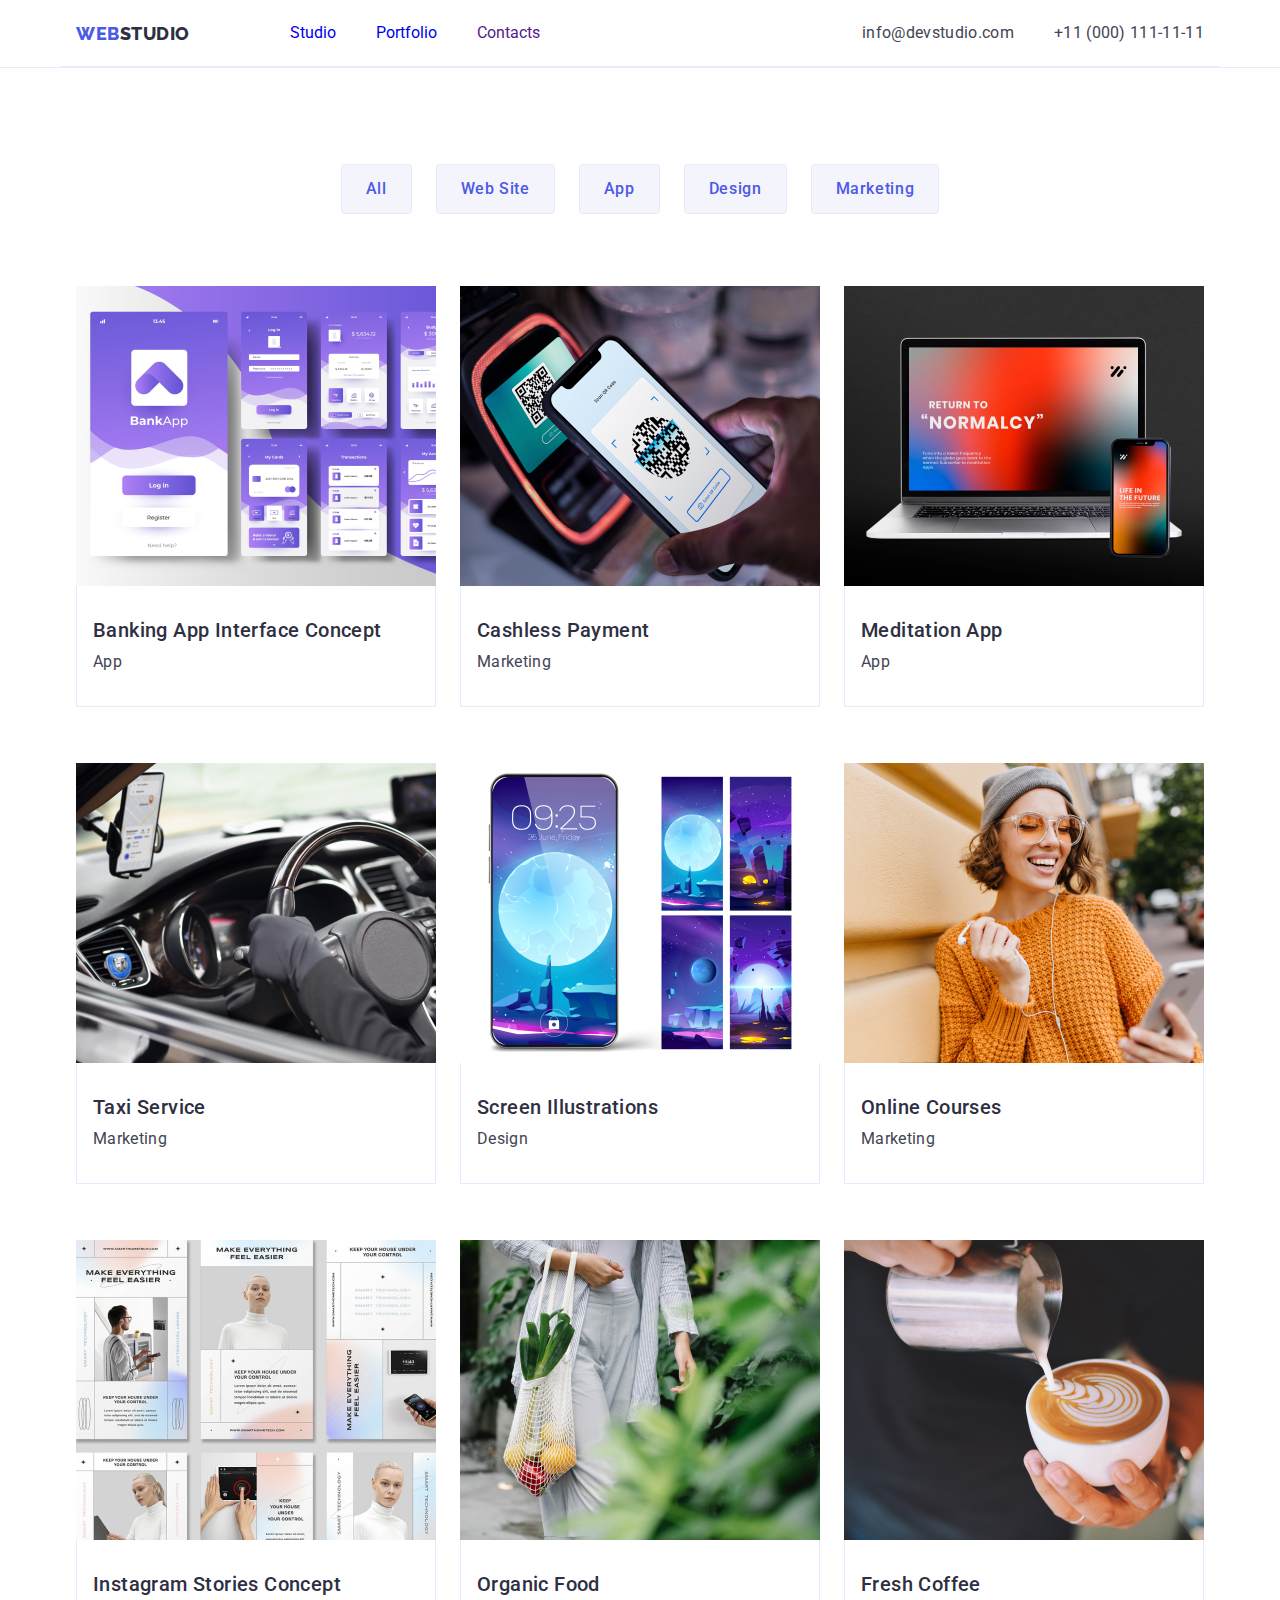
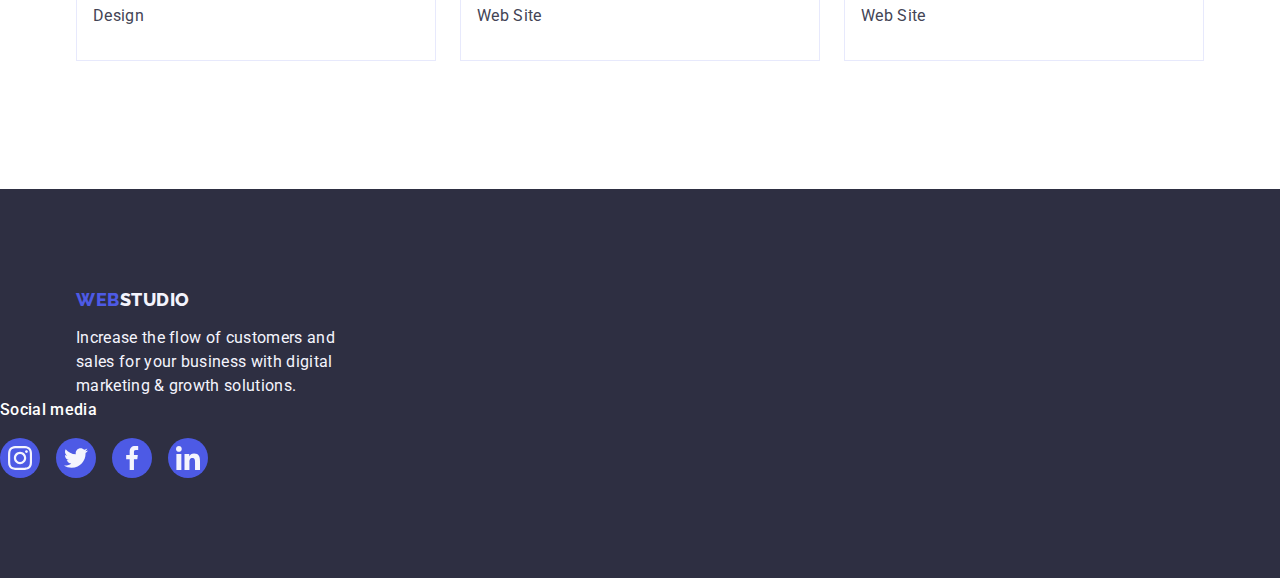
==== portfolio.html @ 53900ee9 "Footer for index and portfolio" ====
<!DOCTYPE html>
<html lang="en">
<head>
  <meta charset="UTF-8">
  <meta name="viewport" content="width=device-width, initial-scale=1.0">
  <title>Document</title>
  <link rel="preconnect" href="https://fonts.googleapis.com">
  <link rel="preconnect" href="https://fonts.gstatic.com" crossorigin="">
  <link href="https://fonts.googleapis.com/css2?family=Raleway:wght@800&amp;family=Roboto:wght@400;500;700;900&amp;display=swap" rel="stylesheet">
  <link
  rel="stylesheet"
  href="https://cdnjs.cloudflare.com/ajax/libs/modern-normalize/2.0.0/modern-normalize.min.css"
/>
  <link rel="stylesheet" href="./css/styles.css">
</head>
<body>


  <!-- Portolio Header -->
  <header class="portfolio-header">
    <div class="header-container container">
      <nav class="navliststyle">
        <a class="navlogo link" href="./index.html">Web<span class="portfolio-logo">Studio</span></a>

        <ul class="portfolio-hdr-menu">
          <li>
            <a class="portfolio-header-menu link" href="./index.html">Studio</a>
          </li>
          <li>
            <a class="portfolio-header-menu link" href="./portfolio.html">Portfolio</a>
          </li>
          <li>
            <a class="portfolio-header-menu link" href="">Contacts</a>
          </li>
        </ul>
      </nav>
      <address class="address-style">
        <ul class="address-list">
          <li>
            <a class="contacts-style link" href="mailto:info@devstudio.com">info@devstudio.com</a>
          </li>
          <li>
            <a class="contacts-style link" href="tel:+110001111111">+11 (000) 111-11-11</a>
          </li>
        </ul>
      </address>

    </div>
  </header>

  <!-- Main Filter -->
  <main>
    <section class="portfolio-main-section">
      <div class="container">
        <h1 class="visually-hidden">This cannot be empty</h1>
          <ul class="portfolio-list list">
          <li><button class="portfolio-filter-button" type="button">All</button></li>
          <li><button class="portfolio-filter-button" type="button">Web Site</button></li>
          <li><button class="portfolio-filter-button" type="button">App</button></li>
          <li><button class="portfolio-filter-button" type="button">Design</button></li>
          <li><button class="portfolio-filter-button" type="button">Marketing</button></li>
      </ul>
           
      <!-- images area -->
      <ul class="portfolio-list-images">
        <li class="portfolio-list-item">
            <a href="#" class="portfolio-filter-link link">
                <img src="./images/p1.jpg" alt="Image 1" width="360" style="display: block;">
              <div class="portfolio-main-d">
                <h2 class="portfolio-custom-header">Banking App Interface Concept</h2>
                <p class="custom-paragraph">App</p>
              </div>
            </a>
        </li>
        <li class="portfolio-list-item">
            <a href="#" class="portfolio-filter-link link">
                <img src="./images/p2.jpg" alt="Image 2" width="360">
                <div class="portfolio-main-d">
                <h2 class="portfolio-custom-header">Cashless Payment</h2>
                <p class="custom-paragraph">Marketing</p>
                </div>
            </a>
        </li>
        <li class="portfolio-list-item">
            <a href="#" class="portfolio-filter-link link">
                <img src="./images/p3.jpg" alt="Image 3" width="360">
                <div class="portfolio-main-d">
                <h2 class="portfolio-custom-header">Meditation App</h2>
                <p class="custom-paragraph">App</p>
                </div>
            </a>
        </li>
        <li class="portfolio-list-item">
            <a href="#" class="portfolio-filter-link link">
                <img src="./images/p4.jpg" alt="Image 4" width="360">
                <div class="portfolio-main-d">
                <h2 class="portfolio-custom-header">Taxi Service</h2>
                <p class="custom-paragraph">Marketing</p>
                </div>
            </a>
        </li>
        <li class="portfolio-list-item">
            <a href="#" class="portfolio-filter-link link">
                <img src="./images/p5.jpg" alt="Image 5" width="360">
                <div class="portfolio-main-d">
                <h2 class="portfolio-custom-header">Screen Illustrations</h2>
                <p class="custom-paragraph">Design</p>
                </div>
            </a>
        </li>
        <li class="portfolio-list-item">
            <a href="#" class="portfolio-filter-link link">
                <img src="./images/p6.jpg" alt="Image 6" width="360">
                <div class="portfolio-main-d">
                <h2 class="portfolio-custom-header">Online Courses</h2>
                <p class="custom-paragraph">Marketing</p>
                </div>
            </a>
        </li>
        <li class="portfolio-list-item">
            <a href="#" class="portfolio-filter-link link">
                <img src="./images/p7.jpg" alt="Image 7" width="360">
                <div class="portfolio-main-d">
                <h2 class="portfolio-custom-header">Instagram Stories Concept</h2>
                <p class="custom-paragraph">Design</p>
                </div>
            </a>
        </li>
        <li class="portfolio-list-item">
            <a href="#" class="portfolio-filter-link link">
                <img src="./images/p8.jpg" alt="Image 8" width="360">
                <div class="portfolio-main-d">
                <h2 class="portfolio-custom-header">Organic Food</h2>
                <p class="custom-paragraph">Web Site</p>
                </div>
            </a>
        </li>
        <li class="portfolio-list-item">
            <a href="#" class="portfolio-filter-link link">
                <img src="./images/p9.jpg" alt="Image 9" width="360">
                <div class="portfolio-main-d">
                <h2 class="portfolio-custom-header">Fresh Coffee</h2>
                <p class="custom-paragraph">Web Site</p>
                </div>
            </a>
        </li>
    </ul>
  </div>
    </section>
  </main>
  <footer class="footerstyle link">
    <div class="footerdiv container">
      <div class="wrap-logo">
      </div>
      <a class="footerlogo link" href="./index.html">Web<span class="footerinside-logo">Studio</span></a>
      <p class="footer-paragraph">Increase the flow of customers and sales for your business with digital marketing & growth solutions.</p>
    </div>
    <div>
        <p class="footer-socials-text">Social media</p>
          <ul class="footer-list">
            <li class="footer-socials-item">
              <a href="#" class="footer-socials-link">
                <svg class="footer-socials-svg" width="24" height="24">
                  <use href="./images/icons.svg#instagram2"></use>
                </svg>
              </a>
            </li>

            <li class="footer-socials-item">
              <a href="#" class="footer-socials-link">
                <svg class="footer-socials-svg" width="24" height="24">
                  <use href="./images/icons.svg#twitter2"></use>
                </svg>
              </a>
            </li>

            <li class="footer-socials-item">
              <a href="#" class="footer-socials-link">
                <svg class="footer-socials-svg" width="24" height="24">
                  <use href="./images/icons.svg#facebook2"></use>
                </svg>
              </a>
            </li>

            <li class="footer-socials-item">
              <a href="#" class="footer-socials-link">
                <svg class="footer-socials-svg" width="24" height="24">
                  <use href="./images/icons.svg#linkedin2"></use>
                </svg>
              </a>
            </li>
          </ul>
    </div>
  </footer>
</body>
</html>
---- css/styles.css ----
/* CSS Variables */
:root{
    --iris: #4D5AE5;
    --ocean: #404BBF;
    --navy-blue: #2E2F42;
    --green: #31D0AA;
    --slate: #434455;
    --light-slate: #8E8F99;
    --cornflower: #E7E9FC;
    --cloud: #F4F4FD;
    --grey: #2E2F42;
    --white: #ffffff;
    --dairy: #fcfcfc;

}

/* Always present in CSS */
*{
    box-sizing: border-box;
    margin: 0;
    padding: 0;
}

li{
    list-style: none;
}

body{
    font-family: "Roboto", sans-serif;
    color: #434455; 
    background-color: var(--white);
} 

img {
    display: block;
    max-width: 100%;
    height: auto;
  }

/* Header */
.header-link{
    font-weight: 500;
    font-size: 16px;
    line-height: 1.5;
    letter-spacing: 0.02em;
    color: var(--grey);
    padding: 24px 0;

}

.navliststyle-header{
    display: flex;
    align-items: center;
    gap: 40px;
}

/* .nav-main{
    align-items: center value;
} */
.header-link:hover {color: #404bbf;}
.header-link:focus {color: #404bbf;}

.logo-style{
    font-family: "Raleway", sans-serif;
    font-weight: 800;
    font-size: 18px;
    line-height: 1.17;
    letter-spacing: 0.03em;
    text-transform: uppercase;
    color: #4d5ae5;
    margin-right: 76px;
}
    .inside-logo{
        color: var(--navy-blue);
        }

.link{
    text-decoration: none;
}

.address-style{
    font-style: normal ;
    line-height: 1.5;
    letter-spacing: 0.02em;
    display: flex;
    align-items: center;

}

.contacts-style{
    color: #434455;
}

.contacts-style:hover {color: #404bbf;}
.contacts-style:focus {color: #404bbf;}
.contacts-style:active {color: #404bbf}

/* Header */
.header-class{
    border-bottom:  1px solid #e7e9fc;
    box-shadow: 0px 2px 1px rgba(46, 47, 66, 0.08), 0px 1px 1px rgba(46, 47, 66, 0.16), 0px 1px 6px rgba(46, 47, 66, 0.08);
      
}

.header-container{
    display: flex;
    width: 1158px;
    margin: 0 auto;
    padding: 0 15px;
    justify-content: space-between;
    border-bottom: 1px solid #e7e9fc;

}
/* Section 1 */
.section-one {
    background-color: #2e2f42;
    padding: 188px 0;
    margin: 0 auto;
    background-image: linear-gradient(rgba(46, 47, 66, 0.7), rgba(46, 47, 66, 0.7)), url(../images/people-office.jpg);
    max-width: 1440px;
    background-repeat: no-repeat;
    background-position: center;
    background-size: cover;
}

.section-one-header {
    font-size: 56px;
    line-height: 1.07;
    text-align: center;
    letter-spacing: 0.02em;
    color: #ffffff;
    max-width: 496px;
    margin: 0 auto;
    margin-bottom: 48px;

}

.first-section-button {
    background-color: #4D5AE5;
    font-family: "Roboto", sans-serif;
    font-weight: 500;
    font-size: 16px;
    line-height: 1.5;
    letter-spacing: 0.04em;
    color: #ffffff;
    cursor: pointer;
    display: block;
    min-width: 169px;
    height: 56px;
    border: none;
    border-radius: 4px;
    display: block center;
    margin: 0 auto;
 
}

.first-section-button:hover, 
.first-section-button:focus {background-color: #404BBF;
}

/* Section 2 */
.section-two-header { 
    font-weight: 500;
    font-size: 20px;
    line-height: 1.2;
    letter-spacing: 0.02em;
    color: var(--grey);
    margin-bottom: 8px;
    }

.section-two-list{
     flex: 0 0 calc((100% - 3 * 24px) / 4);
     
}    

.section-two{
    padding: 120px 0;
    }

.section-two-paragraph{
    line-height: 1.5;
    letter-spacing: 0.02em;
}

.list{
    display: flex;
    gap: 24px;
    margin: 0;
    padding: 0;
    

}

/* Section 3 */
.section-three-header, .section-four-header{
    font-size: 36px;
    line-height: 1.11;
    text-align: center;
    letter-spacing: 0.02em;
    text-transform: capitalize;
    color: var(--grey);
    margin-bottom: 72px;

}

.section-three{
    padding-bottom: 120px;
}

.section-list{
    display: flex;
    justify-content: space-between;
    gap: 24px;
    width calc((100% - 3 * 16px) / 3);
}

/* Section 4 */
.section-four{
    background-color: #F4F4FD;
    padding: 120px 0;
}

.fourth-section-employee-position{
    font-size: 16px;
    line-height: 1.5;
    letter-spacing: 0.02em;
}

.employee-bgcolor{
    background-color: #FFFFFF;
    border-radius: 0px 0px 4px 4px;
    flex-basis: calc((100% - 3 * 24px) / 4);
    box-shadow: 0px 1px 6px rgba(46, 47, 66, 0.08), 0px 1px 1px rgba(46, 47, 66, 0.16), 0px 2px 1px rgba(46, 47, 66, 0.08);

}

.fourth-section-employee-name{
    font-weight: 500;
    font-size: 20px;
    line-height: 1.2;
    letter-spacing: 0.02em;
    color: var(--grey);
    text-align: center;
    margin-bottom: 8px;
}

.name-and-position{
    padding: 32px 0;
}

.fourth-section-employee-position{
    text-align: center;
}

.social-media-list{
    display: flex;
    justify-content: center;
    gap: 24px;

}

.social-media-item{
    width: 40px;
    height: 40px;

}

.social-media-link {
    width: 100%;
    height: 100%;
    background-color: var(--iris);
    border-radius: 50%;
    display: flex;
    align-items: center;
    justify-content: center;
}

.social-media-link:hover, .social-media-link:focus {
    background: var(--ocean);
}

.social-media-svg{
    fill: var(--cloud);
}

/* Section 5 */

.customersection{
    padding-top: 120px;
    padding-bottom: 120px;

}

/* Footer */
.footerstyle{
    background-color: var(--grey);
    padding: 100px 0;
}

.footer-content-wrap{
    display: flex;
    align-items: baseline;
}

.logo-paragraph{
    margin-right: 120px;
    gap: 120px;
}

.footer-socials-text{
    font-weight: 500;
    font-size: 16px;
    line-height: 1.5;
    letter-spacing: 0.02em;
    color: var(--white) ;
    margin-bottom: 16px;

}

.footerlogo{
    font-family: "Raleway", sans-serif;
    font-weight: 800;
    font-size: 18px;
    line-height: 1.17;
    letter-spacing: 0.03em;
    text-transform: uppercase;
    color: var(--iris);
    margin-bottom: 16px;
    display: inline-block;
}

.footer-list{
    display: flex;
    gap: 16px;
}

.footer-socials-item{
    width: 40px;
    height: 40px;
}

.footer-socials-link{  
    width: 100%;
    height: 100%;
    background-color: #4d5ae5;
    border-radius: 50%;
    display: flex;
    align-items: center;
    justify-content: center;
}

.footer-socials-link:hover, .footer-socials-link:focus {
    background-color: Var(--green) ;
}

.footer-socials-svg{
    fill: var(--cloud);
}

.footerinside-logo{
    color: #f4f4fd;
}

.footer-paragraph{
    line-height: 1.5;
    color: var(--cloud);
    letter-spacing: 0.02em;
    width: 264px;

}


/* Portfolio */
.navlogo{
    font-family: "Raleway", sans-serif;
    font-weight: 800;
    font-size: 18px;
    line-height: 1.17;
    letter-spacing: 0.03em;
    text-transform: uppercase;
    color: var(--iris);
    text-decoration: none;
    margin-right: 76px;

}
.portfolio-logo{
    color: var(--grey);
}

.portfolio-header-menu{
    gap: 40px;
    padding: 24px 0;
}

.portfolio-filter-button{
    font-family: "Roboto", sans-serif;
    font-weight: 500;
    font-size: 16px;
    line-height: 1.5;
    letter-spacing: 0.04em;
    color: var( --iris);
    background-color: var(--cloud);
    cursor: pointer;
}

.portfolio-list{
    justify-content: center;
    margin-bottom: 72px;
    display: flex;
    gap: 24px;
}

.portfolio-hdr-menu{
	display: flex;
	padding: 24px;
    gap: 40px;

}



.address-list{
	display: flex;
    gap: 40px;
}


.portfolio-filter-button{
    padding: 12px 24px 12px;
    border-radius: 4px;
    border: 1px solid #e7e9fc;
    }

.portfolio-filter-button:hover, .portfolio-filter-button:focus {
    color: #FFFFFF;
    background-color: #404BBF;
    border: 1px solid transparent;
    box-shadow: 0px 3px 1px rgba(0, 0, 0, 0.1), 0px 2px 1px rgba(0, 0, 0, 0.08), 0px 2px 2px rgba(0, 0, 0, 0.12);

}

/* Portfolio Header */

.portfolio-header{
    border-bottom: 1px solid #e7e9fc;
    display: flex;
    align-items: center;
}


.container{
    width: 1158px;
    margin: 0 auto;
    padding: 0 15px;
}

.customertitle{
    font-size: 36px;
    line-height: 1.11;
    color: var(--grey);
    margin-bottom: 72px;
}

.customers-link{
    width: 100%;
    height: 100%;
    border: 1px solid #8e8f99;
    border-radius: 4px;
    display: flex;
    align-items: center;
    justify-content: center;
    color: #8e8f99;

}

.customers-link:hover, .customers-link:focus{
    border-color: var(--ocean);
    color: var(--ocean);
}


.customer-pic{
    width: calc((100% - 120px) / 6);
    height: 88px;
}

.customers-svg{
    width: 104;
    height: 56;
    fill: currentColor;
}

.sectiondiv{
    display: flex;
    align-items: center;
    justify-content: center;
    height: 112px;
    background-color: var(--cloud) ;
    border-radius: 4px;
    margin-bottom: 8px;
}

.navliststyle{
    display: flex;
    align-items: center;
   
}

/* Portfolio Main */

.portfolio-main-section { 
    padding-top: 96px;
    padding-bottom: 120px;
}

/*  Portfolio Footer */
.portfolio-footer{
    background-color: var(--navy-blue);
}

.portfolio-footer-logo{
    font-family: "Raleway", sans-serif;
    font-weight: 800;
    font-size: 18px;
    line-height: 1.17;
    letter-spacing: 0.03em;
    text-transform: uppercase;
    color: var(--iris);
}


.portfolio-footerinside-logo{
    color: #f4f4fd;
}

/* Portfolio Images */
.default-list {
    list-style: none;
}

/* Styling the list items */
.portfolio-list-item {
    flex-basis: calc((100% - 48px) / 3);
    
}

.portfolio-list-images{
    list-style-type: none;
    display: flex;
    justify-content: space-between;
    flex-wrap: wrap;
    column-gap: 24px;
    row-gap: 48px;
}

/* Styling the default link class */
.portfolio-filter-link {
    text-decoration: none;
    display: block;
}

.portfolio-filter-link:hover, .portfolio-filter-link:focus{
        box-shadow: 0px 1px 6px rgba(46, 47, 66, 0.08), 0px 1px 1px rgba(46, 47, 66, 0.16), 0px 2px 1px rgba(46, 47, 66, 0.08);

}

/* Styling the custom header class */
.custom-header {
    font-weight: 500;
    font-size: 20px;
    line-height: 1.2;
    letter-spacing: 0.02em;
    color: var(--navy-blue);
}

.portfolio-main-d {
    padding: 32px 16px;
    border: 1px solid #e7e9fc;
    border-top: none;
    margin-bottom: 8px;

}

.portfolio-custom-header{
    margin-bottom: 8px;
    font-weight: 500;
    font-size: 20px;
    line-height: 1.2;
    letter-spacing: 0.02em;
    color: var(--navy-blue);
}

/* Styling the custom paragraph class */
.custom-paragraph {
    font-size: 16px;
    line-height: 1.5;
    letter-spacing: 0.02em;
    color: var(--slate);
}

.visually-hidden {
  position: absolute;
  width: 1px;
  height: 1px;
  margin: -1px;
  border: 0;
  padding: 0;
  
  white-space: nowrap;
  clip-path: inset(100%);
  clip: rect(0 0 0 0);
  overflow: hidden;
}
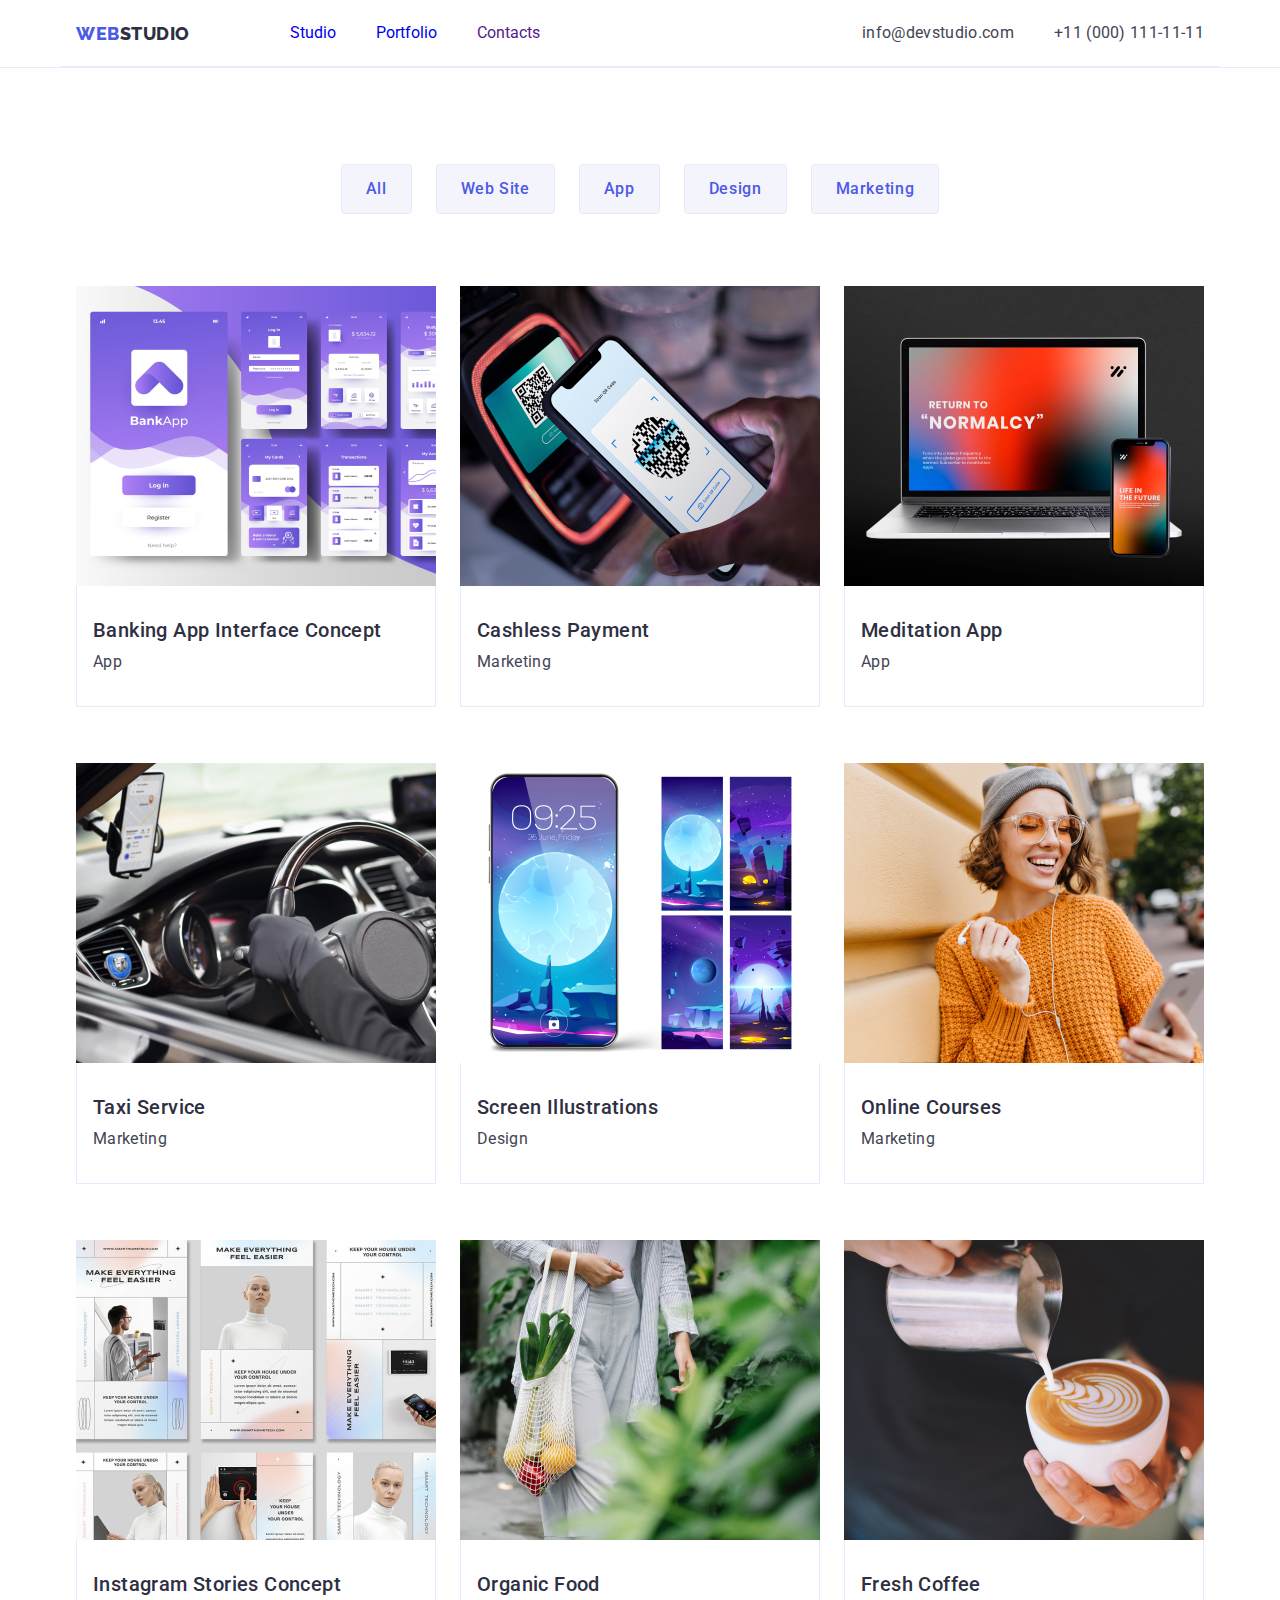
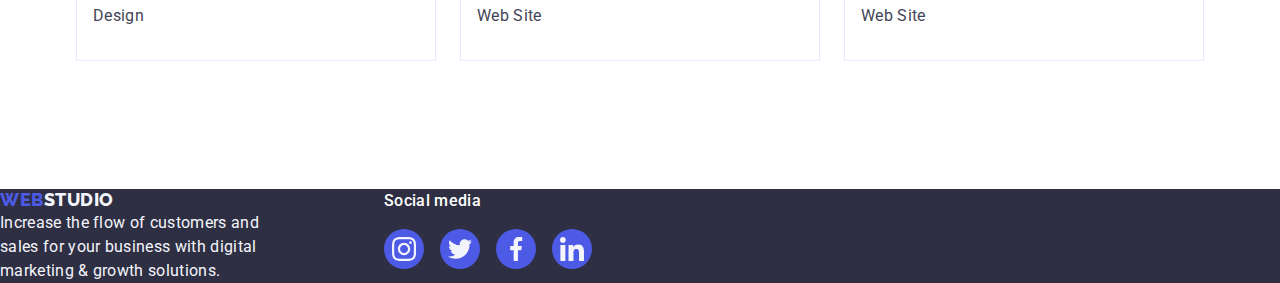
==== commit 93537322: "Revert" ====
--- a/portfolio.html
+++ b/portfolio.html
@@ -148,14 +148,13 @@
   </div>
     </section>
   </main>
-  <footer class="footerstyle link">
-    <div class="footerdiv container">
-      <div class="wrap-logo">
+   <footer class="portfolio-footer">
+    <div class="footer-content-wrap">
+      <div class="logo-paragraph">
+        <a class="portfolio-footer-logo link" href="./index.html">Web<span class="portfolio-footerinside-logo">Studio</span></a>
+        <p class="footer-paragraph">Increase the flow of customers and sales for your business with digital marketing & growth solutions.</p>
       </div>
-      <a class="footerlogo link" href="./index.html">Web<span class="footerinside-logo">Studio</span></a>
-      <p class="footer-paragraph">Increase the flow of customers and sales for your business with digital marketing & growth solutions.</p>
-    </div>
-    <div>
+      <div class="social-media-container">
         <p class="footer-socials-text">Social media</p>
           <ul class="footer-list">
             <li class="footer-socials-item">
@@ -190,6 +189,8 @@
               </a>
             </li>
           </ul>
+
+      </div>
     </div>
   </footer>
 </body>
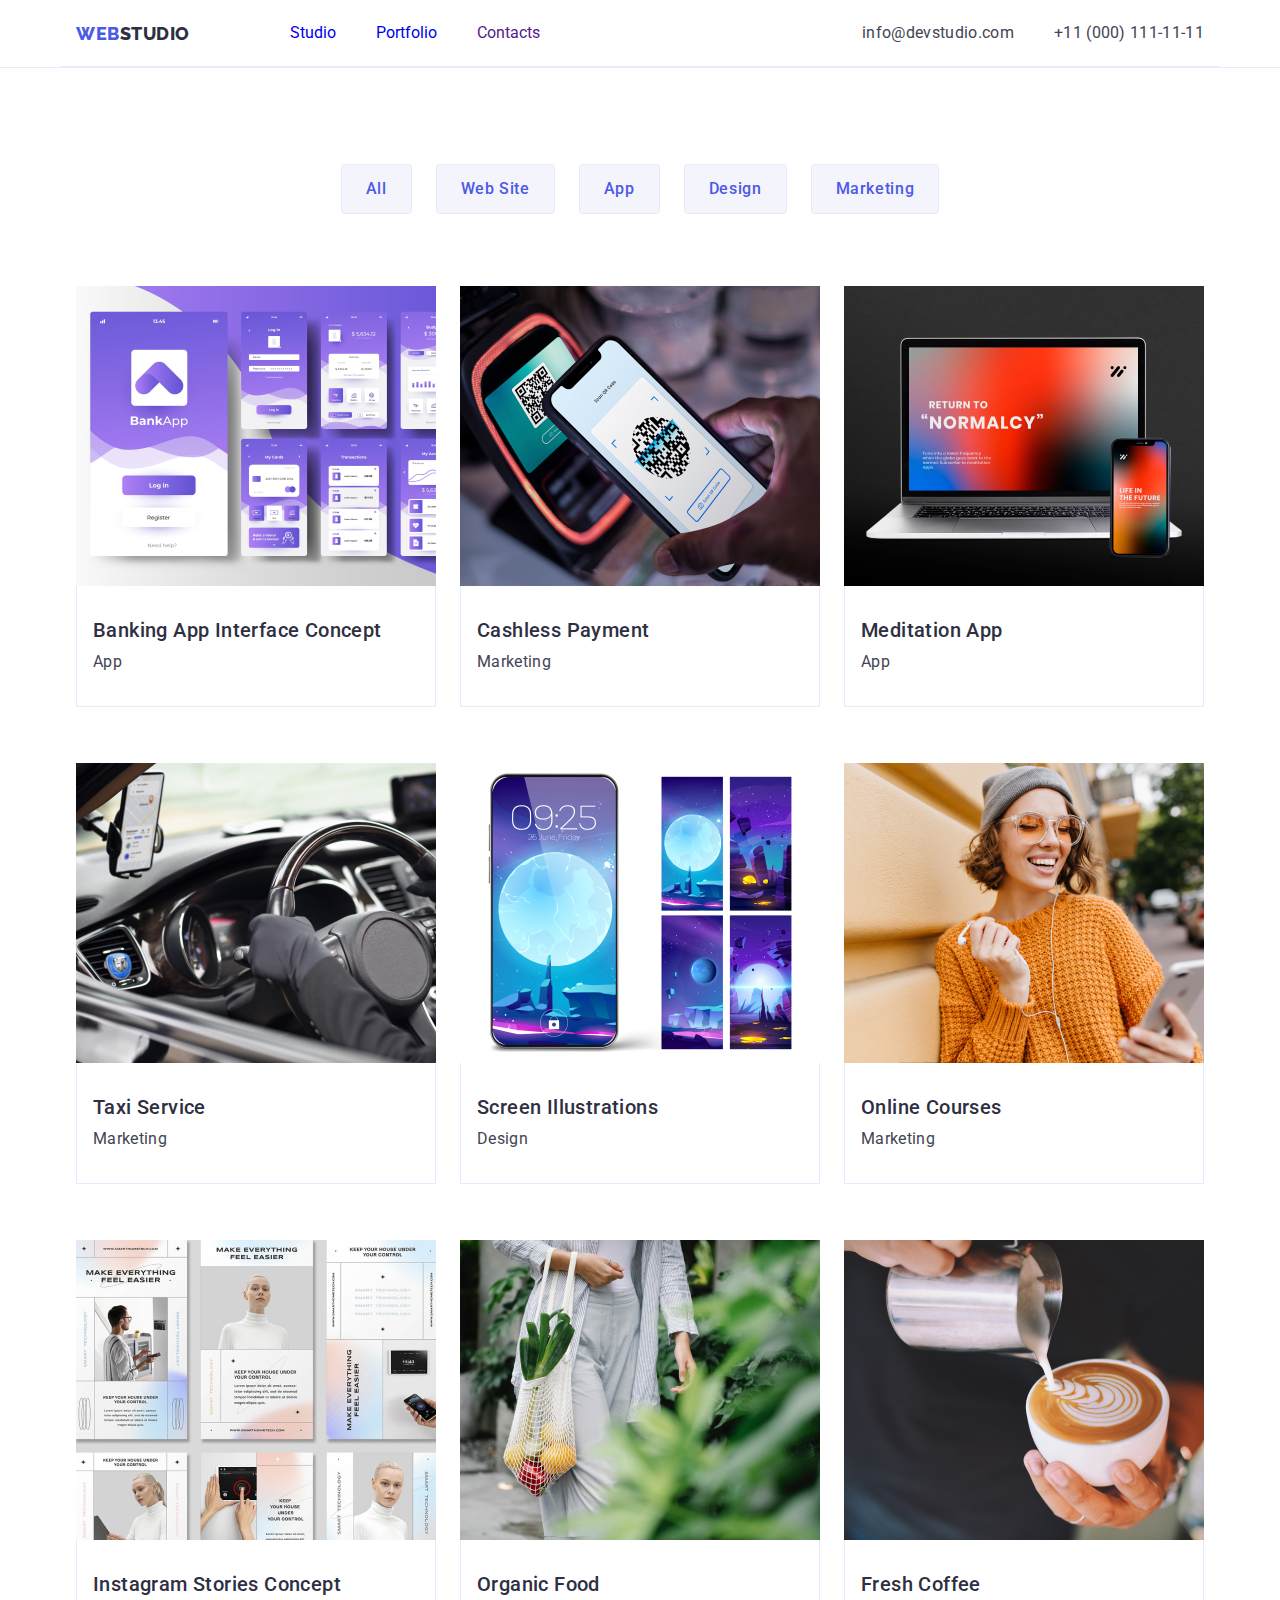
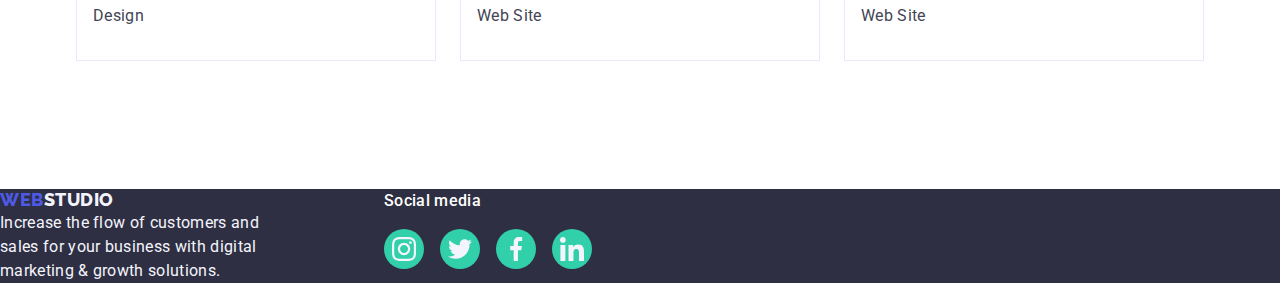
==== commit 35a9e909: "Error" ====
--- a/portfolio.html
+++ b/portfolio.html
@@ -154,7 +154,7 @@
         <a class="portfolio-footer-logo link" href="./index.html">Web<span class="portfolio-footerinside-logo">Studio</span></a>
         <p class="footer-paragraph">Increase the flow of customers and sales for your business with digital marketing & growth solutions.</p>
       </div>
-      <div class="social-media-container">
+      <div>
         <p class="footer-socials-text">Social media</p>
           <ul class="footer-list">
             <li class="footer-socials-item">
@@ -189,7 +189,6 @@
               </a>
             </li>
           </ul>
-
       </div>
     </div>
   </footer>
--- a/css/styles.css
+++ b/css/styles.css
@@ -342,14 +342,14 @@
 .footer-socials-link{  
     width: 100%;
     height: 100%;
-    background-color: #4d5ae5;
+    background-color: var(--iris);
     border-radius: 50%;
     display: flex;
     align-items: center;
     justify-content: center;
 }
 
-.footer-socials-link:hover, .footer-socials-link:focus {
+.footer-socials-link:hover, .footer-socials-link {
     background-color: Var(--green) ;
 }
 
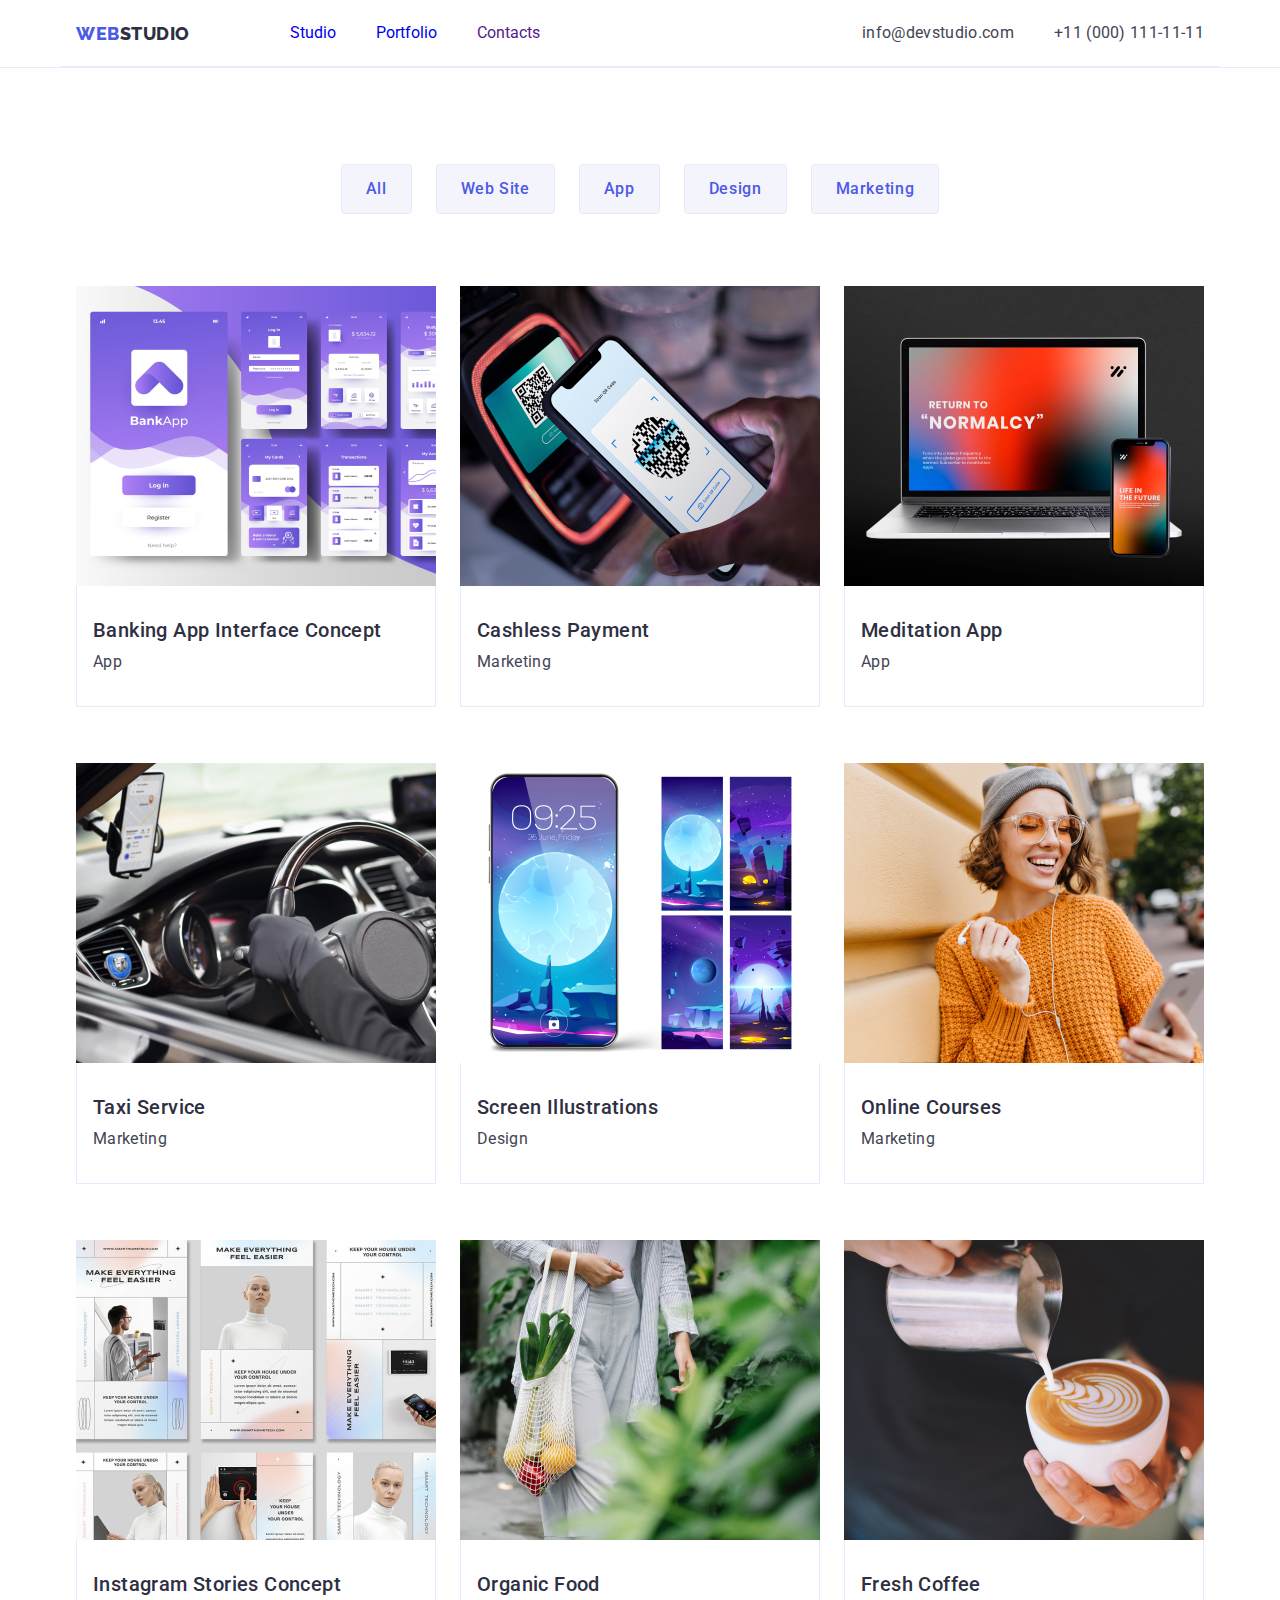
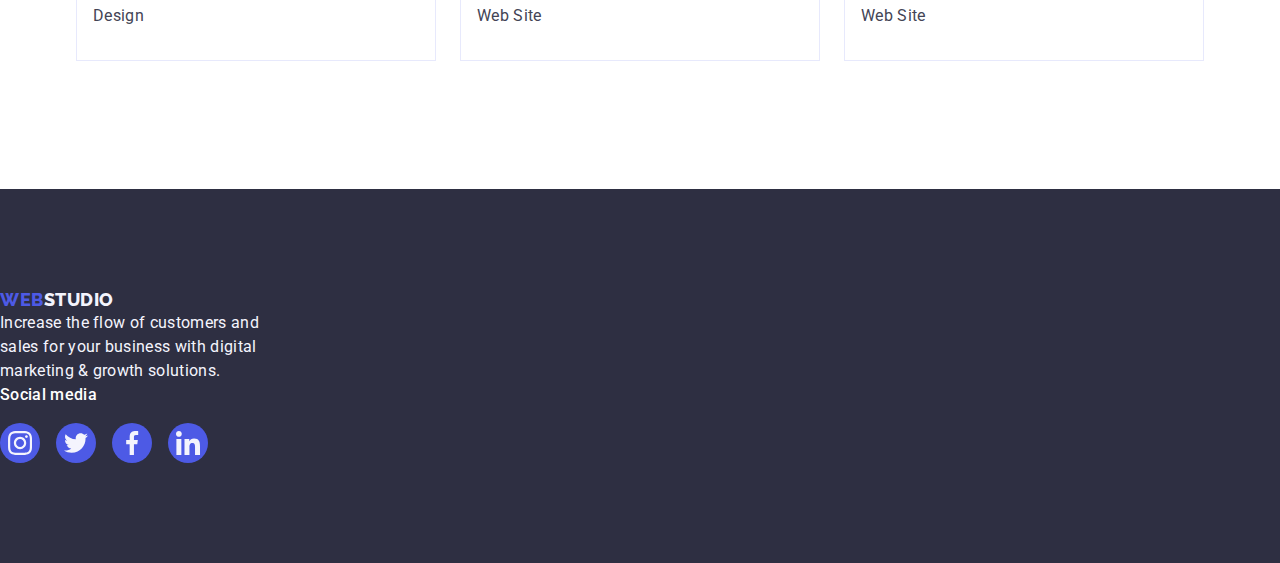
==== commit 743fe20c: "Div portfolio" ====
--- a/portfolio.html
+++ b/portfolio.html
@@ -148,8 +148,8 @@
   </div>
     </section>
   </main>
-   <footer class="portfolio-footer">
-    <div class="footer-content-wrap">
+   <footer class="footerstyle link">
+    <div class="footer-content-wrap"></div>
       <div class="logo-paragraph">
         <a class="portfolio-footer-logo link" href="./index.html">Web<span class="portfolio-footerinside-logo">Studio</span></a>
         <p class="footer-paragraph">Increase the flow of customers and sales for your business with digital marketing & growth solutions.</p>
--- a/css/styles.css
+++ b/css/styles.css
@@ -349,7 +349,7 @@
     justify-content: center;
 }
 
-.footer-socials-link:hover, .footer-socials-link {
+.footer-socials-link:hover, .footer-socials-link:focus {
     background-color: Var(--green) ;
 }
 
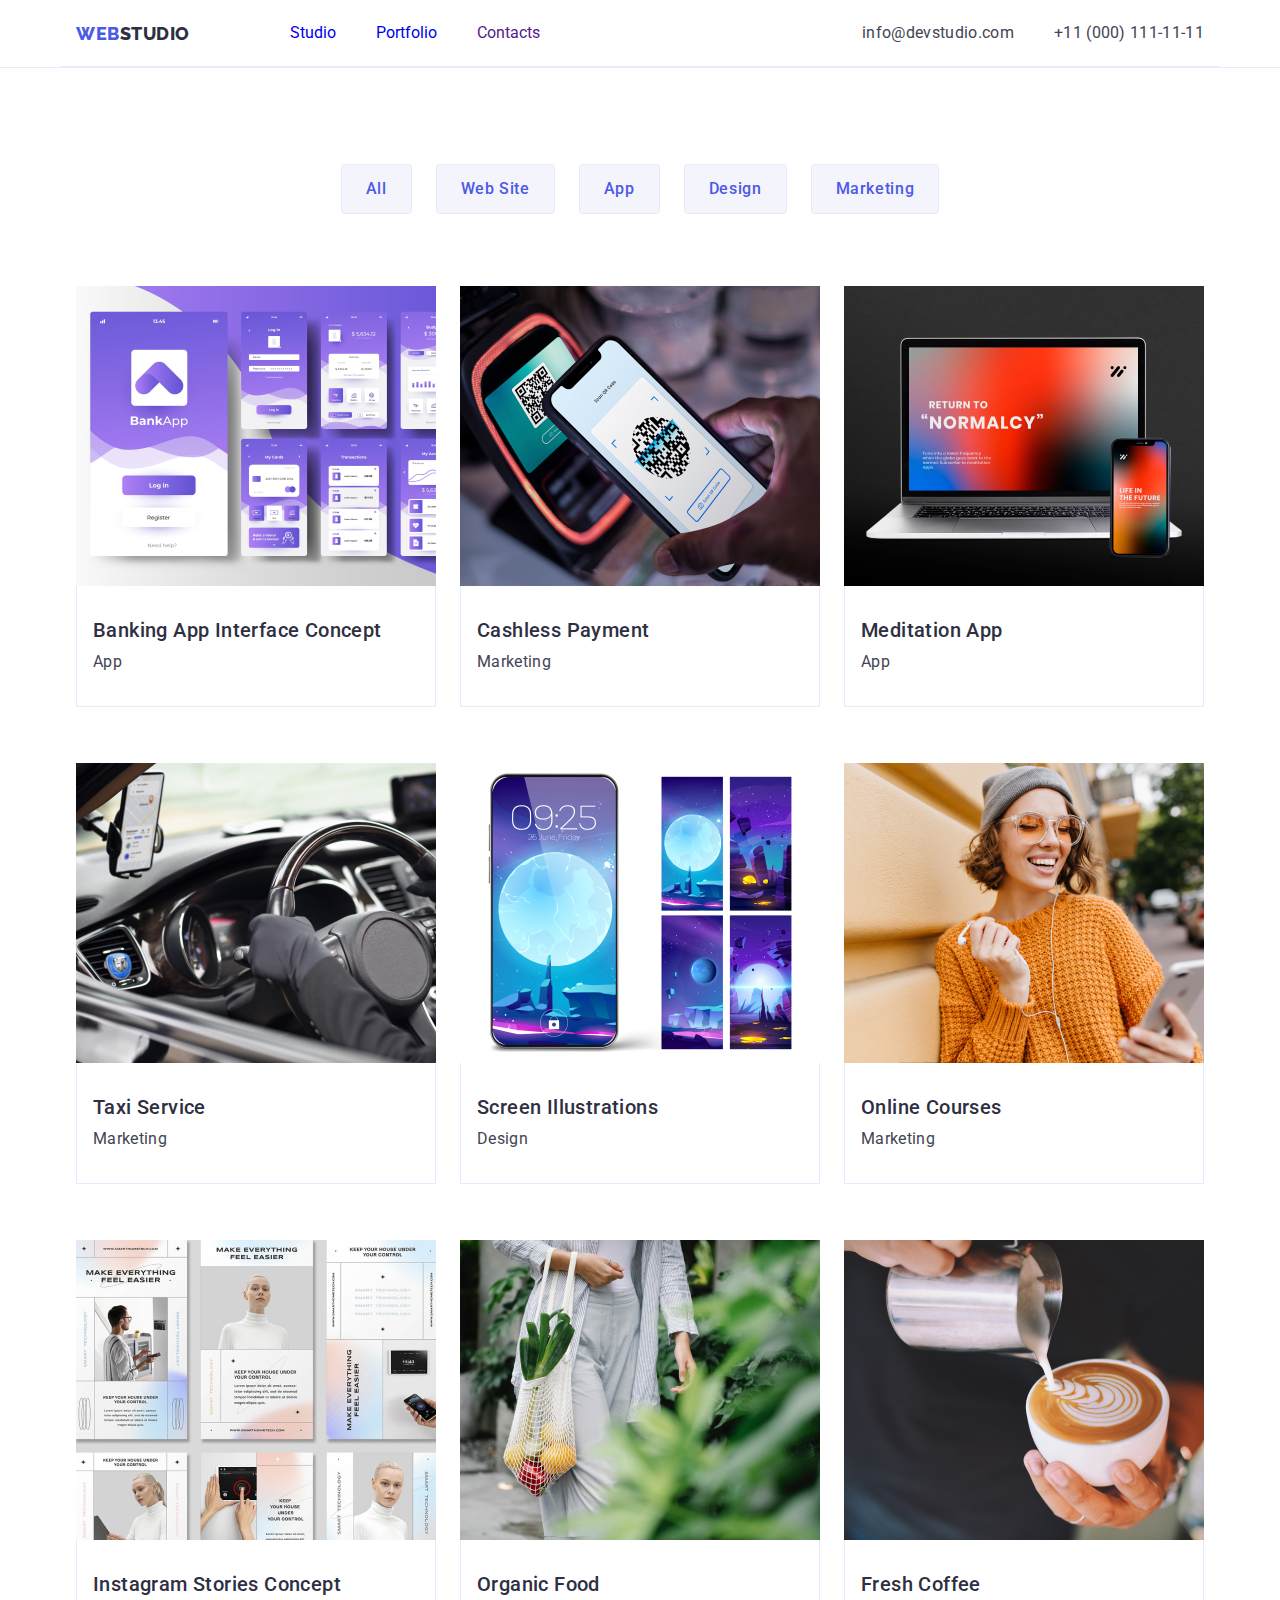
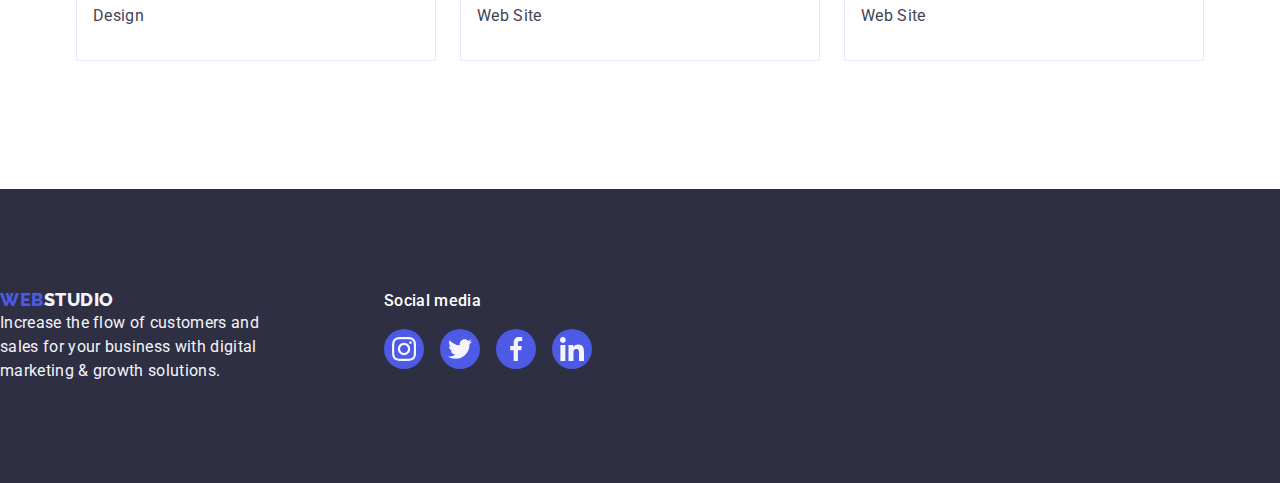
==== commit 422ecb45: "Revert" ====
--- a/portfolio.html
+++ b/portfolio.html
@@ -149,7 +149,7 @@
     </section>
   </main>
    <footer class="footerstyle link">
-    <div class="footer-content-wrap"></div>
+    <div class="footer-content-wrap">
       <div class="logo-paragraph">
         <a class="portfolio-footer-logo link" href="./index.html">Web<span class="portfolio-footerinside-logo">Studio</span></a>
         <p class="footer-paragraph">Increase the flow of customers and sales for your business with digital marketing & growth solutions.</p>
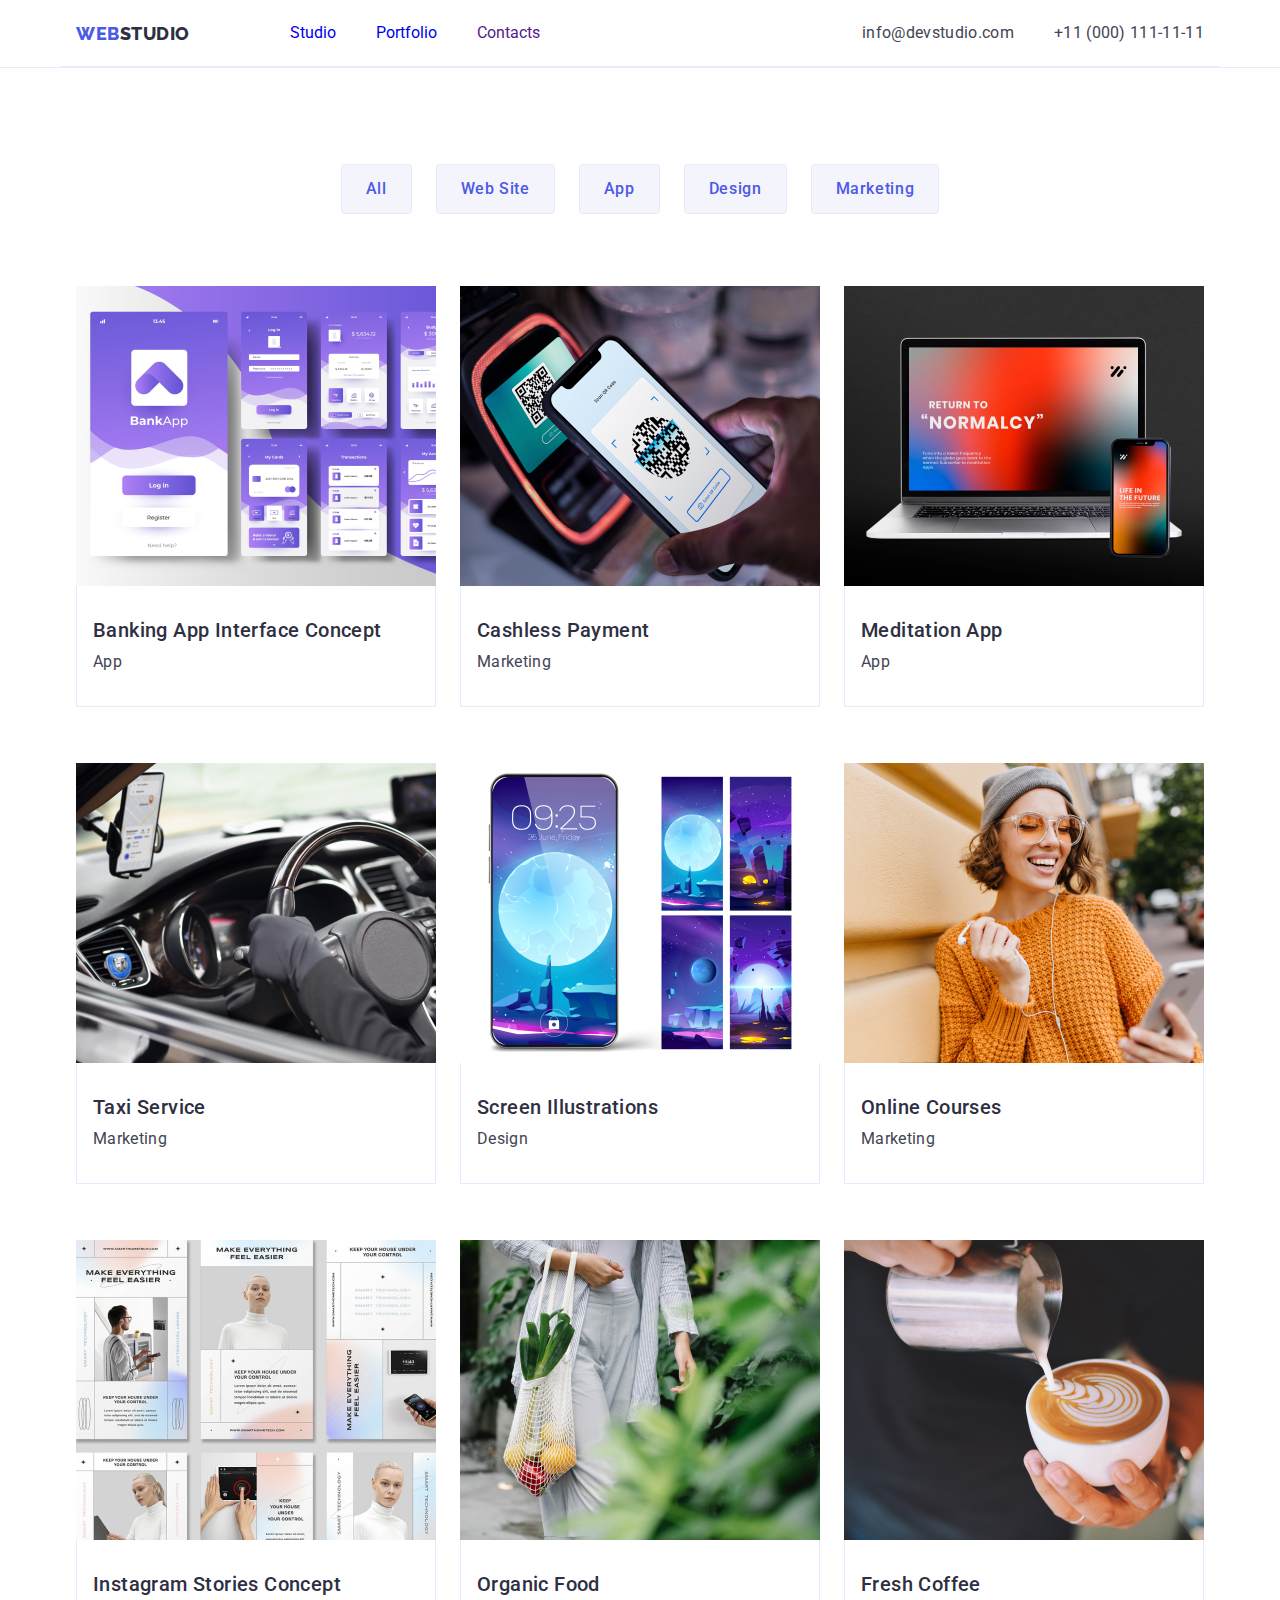
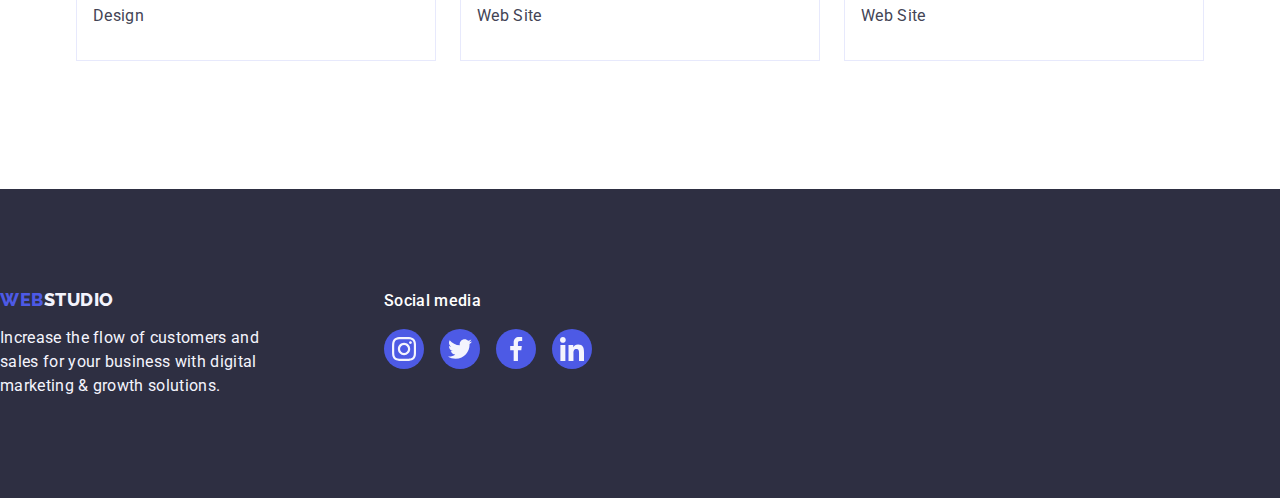
==== commit dc5c18ce: "Footer portfolio webstudio" ====
--- a/portfolio.html
+++ b/portfolio.html
@@ -151,7 +151,7 @@
    <footer class="footerstyle link">
     <div class="footer-content-wrap">
       <div class="logo-paragraph">
-        <a class="portfolio-footer-logo link" href="./index.html">Web<span class="portfolio-footerinside-logo">Studio</span></a>
+        <a class="footerlogo link" href="./index.html">Web<span class="portfolio-footerinside-logo">Studio</span></a>
         <p class="footer-paragraph">Increase the flow of customers and sales for your business with digital marketing & growth solutions.</p>
       </div>
       <div>
--- a/css/styles.css
+++ b/css/styles.css
@@ -518,7 +518,7 @@
     background-color: var(--navy-blue);
 }
 
-.portfolio-footer-logo{
+/* .portfolio-footer-logo{
     font-family: "Raleway", sans-serif;
     font-weight: 800;
     font-size: 18px;
@@ -526,7 +526,7 @@
     letter-spacing: 0.03em;
     text-transform: uppercase;
     color: var(--iris);
-}
+} */
 
 
 .portfolio-footerinside-logo{
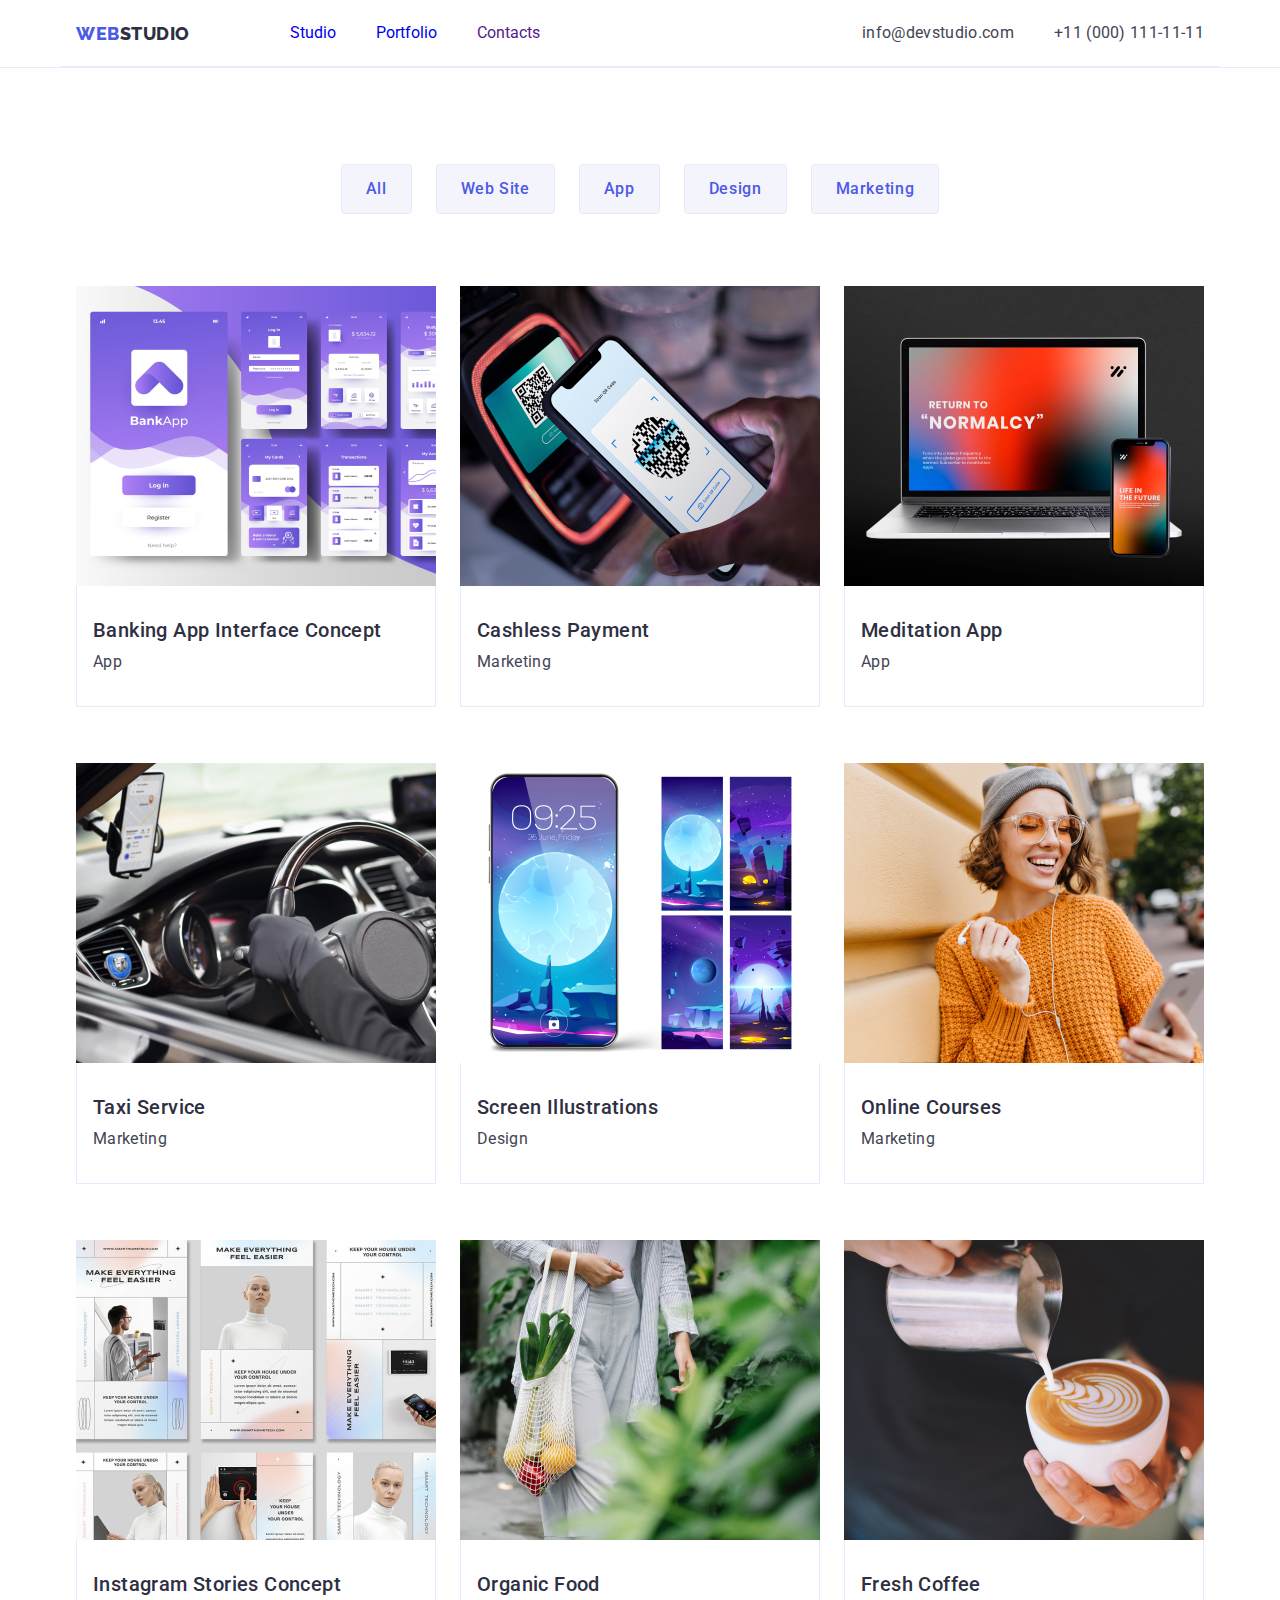
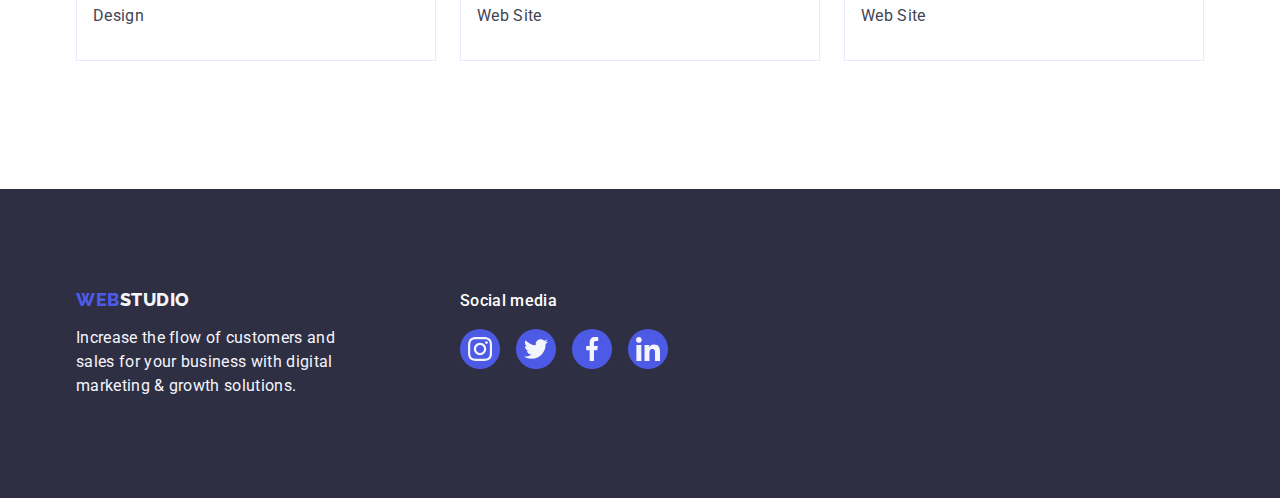
==== commit 1649abce: "footer container with coco" ====
--- a/portfolio.html
+++ b/portfolio.html
@@ -149,12 +149,12 @@
     </section>
   </main>
    <footer class="footerstyle link">
-    <div class="footer-content-wrap">
+    <div class="footer-content-wrap container">
       <div class="logo-paragraph">
-        <a class="footerlogo link" href="./index.html">Web<span class="portfolio-footerinside-logo">Studio</span></a>
+        <a class="footerlogo link" href="./index.html">Web<span class="footerinside-logo">Studio</span></a>
         <p class="footer-paragraph">Increase the flow of customers and sales for your business with digital marketing & growth solutions.</p>
       </div>
-      <div>
+    <div>
         <p class="footer-socials-text">Social media</p>
           <ul class="footer-list">
             <li class="footer-socials-item">
--- a/css/styles.css
+++ b/css/styles.css
@@ -529,9 +529,9 @@
 } */
 
 
-.portfolio-footerinside-logo{
+/* .portfolio-footerinside-logo{
     color: #f4f4fd;
-}
+} */
 
 /* Portfolio Images */
 .default-list {
